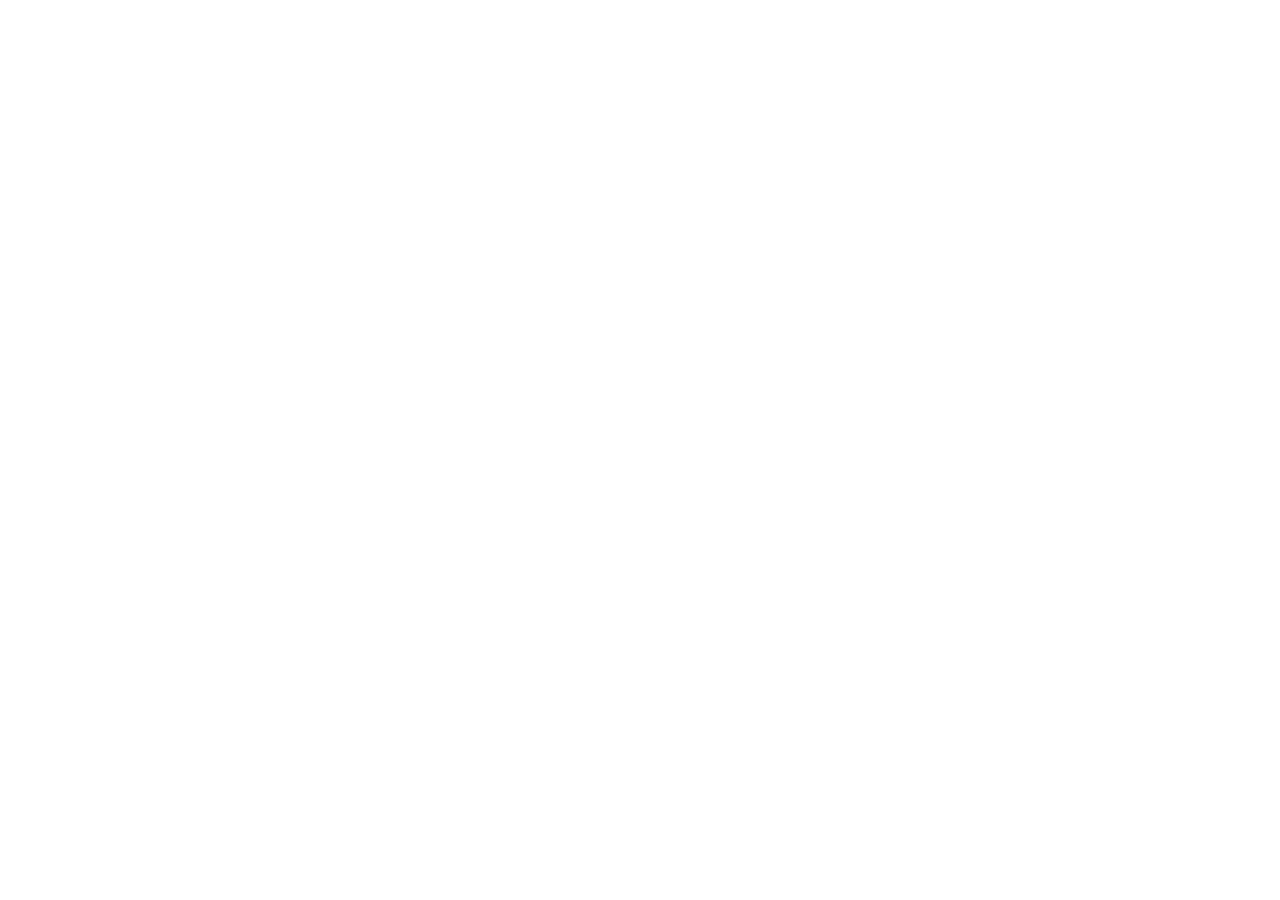
==== experiment/simulation/index.html @ 8024dcbb "Initial commit" ====
<!DOCTYPE html>
<html>
<head>
	<!-- Add CSS at the head of HTML file -->
    <link rel="stylesheet" href="./css/main.css">
</head>
<body>
		<!-- Your code goes here-->

	<!-- Add JS at the bottom of HTML file --> 
        <script src="./js/main.js"></script>
</body>
</html>
---- experiment/simulation/css/main.css ----
/* You CSS goes in here */
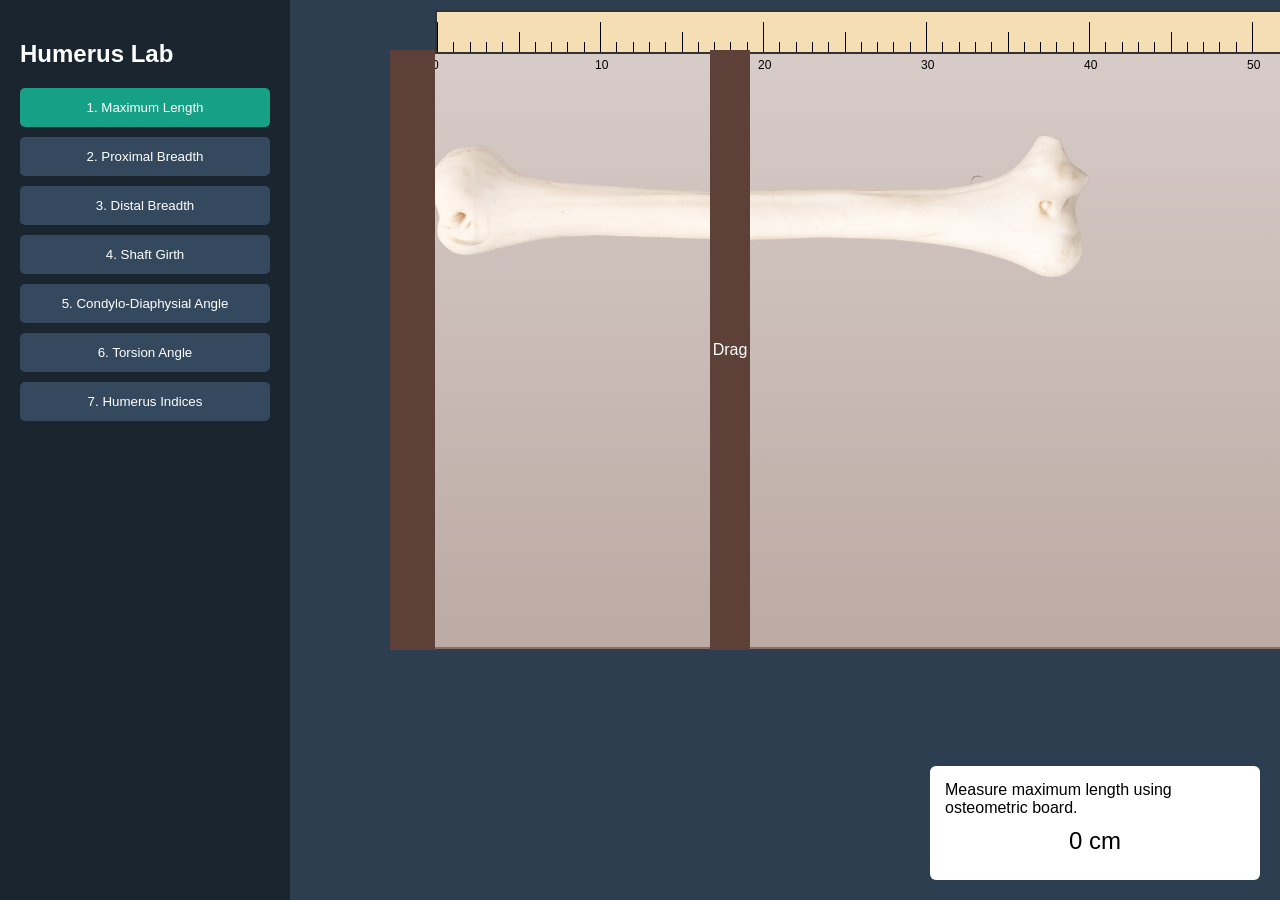
==== commit f5328f05: "Added Humerus virtual lab" ====
--- a/experiment/simulation/index.html
+++ b/experiment/simulation/index.html
@@ -1,13 +1,260 @@
 <!DOCTYPE html>
-<html>
+<html lang="en">
 <head>
-	<!-- Add CSS at the head of HTML file -->
-    <link rel="stylesheet" href="./css/main.css">
+    <meta charset="UTF-8">
+    <title>Osteometry of Humerus Simulation</title>
+    <meta name="viewport" content="width=device-width, initial-scale=1.0">
+    <link rel="stylesheet" href="css/humerus.css">
 </head>
 <body>
-		<!-- Your code goes here-->
-
-	<!-- Add JS at the bottom of HTML file --> 
-        <script src="./js/main.js"></script>
+
+<div id="sidebar">
+    <h2>Humerus Lab</h2>
+    <button class="nav-btn active" onclick="setMode('length', event)">1. Maximum Length</button>
+    <button class="nav-btn" onclick="setMode('proximal', event)">2. Proximal Breadth</button>
+    <button class="nav-btn" onclick="setMode('distal', event)">3. Distal Breadth</button>
+    <button class="nav-btn" onclick="setMode('girth', event)">4. Shaft Girth</button>
+    <button class="nav-btn" onclick="setMode('angle_cd', event)">5. Condylo-Diaphysial Angle</button>
+    <button class="nav-btn" onclick="setMode('angle_t', event)">6. Torsion Angle</button>
+    <button class="nav-btn" onclick="setMode('indices', event)">7. Humerus Indices</button>
+</div>
+
+<div id="workspace">
+    <img id="bone" src="images/humerus.png"
+         onerror="this.onerror=null; this.src='https://upload.wikimedia.org/wikipedia/commons/thumb/8/86/Humerus_anterior.png/250px-Humerus_anterior.png'">
+
+    <!-- Osteometric Board -->
+    <div id="tool-board">
+        <div id="fixed-wall" class="board-wall"></div>
+        <div id="board-surface"></div>
+        <div id="movable-wall" class="board-wall">Drag</div>
+
+        <div id="scale">
+            <!-- ticks will be generated by JS -->
+        </div>
+    </div>
+
+    <!-- REALISTIC SLIDING CALIPER -->
+    <div id="tool-caliper">
+        <div id="caliper-body">
+            <div class="jaw fixed-jaw">
+                <div class="jaw-top"></div>
+                <div class="jaw-bottom"></div>
+            </div>
+            <div id="caliper-ruler">
+                <div class="caliper-scale"></div>
+            </div>
+            <div class="slider" id="caliper-slider">
+                <div class="jaw movable-jaw">
+                    <div class="jaw-top"></div>
+                    <div class="jaw-bottom"></div>
+                </div>
+                <div class="slider-body"></div>
+            </div>
+        </div>
+    </div>
+
+    <!-- REALISTIC GONIOMETER -->
+    <div id="tool-goniometer">
+        <div id="goniometer">
+            <div id="gonio-protractor">
+                <div id="gonio-scale"></div>
+            </div>
+            <div class="gonio-center" id="gonio-center"></div>
+            <div class="gonio-arm fixed-arm" id="gonio-arm-1"></div>
+            <div class="gonio-arm movable-arm" id="gonio-arm-2"></div>
+        </div>
+    </div>
+
+    <!-- REALISTIC MEASURING TAPE (for shaft girth) -->
+    <div id="tool-tape">
+        <div id="tape-anchor" title="Wrap point"></div>
+        <div id="tape-band"></div>
+        <div id="tape-end">
+            <div class="tape-tab">↔</div>
+        </div>
+    </div>
+
+</div>
+
+<!-- ================= HUMERUS INDICES ================= -->
+<div id="tool-indices">
+
+    <h2>Humerus Indices Calculator</h2>
+
+    <!-- ===================================== -->
+    <!-- Minimum Shaft Diameter -->
+    <!-- ===================================== -->
+    <div class="index-block">
+        <h3>Minimum Shaft Diameter</h3>
+        <div class="formula-title">
+            Formula:
+            <span class="formula-text">Least Shaft Girth ÷ 3.1416</span>
+        </div>
+        <div class="formula">
+            <div class="fraction">
+                <span class="top">
+                    <input type="number" id="diam_num" placeholder="____" step="0.01">
+                </span>
+                <span class="bottom">3.1416</span>
+            </div>
+            =
+            <input type="text" id="ans_diameter" readonly>
+        </div>
+    </div>
+
+    <!-- ===================================== -->
+    <!-- Caliber Index -->
+    <!-- ===================================== -->
+    <div class="index-block">
+        <h3>Caliber Index (Circumference-based)</h3>
+        <div class="formula-title">
+            Formula:
+            <span class="formula-text">Least Shaft Girth × 100 / Maximum Length</span>
+        </div>
+        <div class="formula">
+            <div class="fraction">
+                <span class="top">
+                    <input type="number" id="caliber_num" placeholder="____" step="0.01"> × 100
+                </span>
+                <span class="bottom">
+                    <input type="number" id="caliber_den" placeholder="____" step="0.01">
+                </span>
+            </div>
+            =
+            <input type="text" id="ans_caliber" readonly>
+        </div>
+    </div>
+
+    <!-- ===================================== -->
+    <!-- Shaft Slenderness Index -->
+    <!-- ===================================== -->
+    <div class="index-block">
+        <h3>Shaft Slenderness Index (Diameter-based)</h3>
+        <div class="formula-title">
+            Formula:
+            <span class="formula-text">Minimum Shaft Diameter × 100 / Maximum Length</span>
+        </div>
+        <div class="formula">
+            <div class="fraction">
+                <span class="top">
+                    <input type="number" id="slender_num" placeholder="____" step="0.01"> × 100
+                </span>
+                <span class="bottom">
+                    <input type="number" id="slender_den" placeholder="____" step="0.01">
+                </span>
+            </div>
+            =
+            <input type="text" id="ans_slender" readonly>
+        </div>
+    </div>
+
+    <!-- ===================================== -->
+    <!-- Proximal Epiphysis Index -->
+    <!-- ===================================== -->
+    <div class="index-block">
+        <h3>Proximal Epiphysis Index</h3>
+        <div class="formula-title">
+            Formula:
+            <span class="formula-text">Breadth of Proximal Epiphysis × 100 / Maximum Length</span>
+        </div>
+        <div class="formula">
+            <div class="fraction">
+                <span class="top">
+                    <input type="number" id="prox_num" placeholder="____" step="0.01"> × 100
+                </span>
+                <span class="bottom">
+                    <input type="number" id="prox_den" placeholder="____" step="0.01">
+                </span>
+            </div>
+            =
+            <input type="text" id="ans_prox" readonly>
+        </div>
+    </div>
+
+    <!-- ===================================== -->
+    <!-- Distal Epiphysis Index -->
+    <!-- ===================================== -->
+    <div class="index-block">
+        <h3>Distal Epiphysis Index</h3>
+        <div class="formula-title">
+            Formula:
+            <span class="formula-text">Breadth of Distal Epiphysis × 100 / Maximum Length</span>
+        </div>
+        <div class="formula">
+            <div class="fraction">
+                <span class="top">
+                    <input type="number" id="dist_num" placeholder="____" step="0.01"> × 100
+                </span>
+                <span class="bottom">
+                    <input type="number" id="dist_den" placeholder="____" step="0.01">
+                </span>
+            </div>
+            =
+            <input type="text" id="ans_dist" readonly>
+        </div>
+    </div>
+
+    <!-- ===================================== -->
+    <!-- Epicondylar-Proximal Ratio -->
+    <!-- ===================================== -->
+    <div class="index-block">
+        <h3>Epicondylar-Proximal Ratio</h3>
+        <div class="formula-title">
+            Formula:
+            <span class="formula-text">Breadth of Distal Epiphysis × 100 / Breadth of Proximal Epiphysis</span>
+        </div>
+        <div class="formula">
+            <div class="fraction">
+                <span class="top">
+                    <input type="number" id="ratio_num" placeholder="____" step="0.01"> × 100
+                </span>
+                <span class="bottom">
+                    <input type="number" id="ratio_den" placeholder="____" step="0.01">
+                </span>
+            </div>
+            =
+            <input type="text" id="ans_ratio" readonly>
+        </div>
+    </div>
+
+    <!-- ===================================== -->
+    <!-- Epiphysial Proportion Index -->
+    <!-- ===================================== -->
+    <div class="index-block">
+        <h3>Epiphysial Proportion Index (Combined Breadths)</h3>
+        <div class="formula-title">
+            Formula:
+            <span class="formula-text">(Breadth Proximal + Breadth Distal) × 100 / Maximum Length</span>
+        </div>
+        <div class="formula">
+            <div class="fraction">
+                <span class="top">
+                    (<input type="number" id="epi_num1" placeholder="____" step="0.01" style="width:70px;">
+                    +
+                    <input type="number" id="epi_num2" placeholder="____" step="0.01" style="width:70px;">)
+                    × 100
+                </span>
+                <span class="bottom">
+                    <input type="number" id="epi_den" placeholder="____" step="0.01">
+                </span>
+            </div>
+            =
+            <input type="text" id="ans_epi" readonly>
+        </div>
+    </div>
+    <div id="indexFeedback" style="margin-top:20px;"></div>
+
+</div>
+
+<div id="controls">
+    <div id="instruction"></div>
+    <div class="display-box">
+        <span id="readout">0</span> <span id="unit">cm</span>
+    </div>
+    <div id="feedback"></div>
+</div>
+
+<script src="js/humerus.js"></script>
 </body>
-</html>
+</html>
--- a/experiment/simulation/css/humerus.css
+++ b/experiment/simulation/css/humerus.css
@@ -0,0 +1,588 @@
+body {
+    margin: 0;
+    font-family: Arial, sans-serif;
+    display: flex;
+    height: 100vh;
+    background: #cac2c2;
+}
+
+/* Sidebar */
+#sidebar {
+    width: 250px;
+    background: #1a252f;
+    color: white;
+    padding: 20px;
+}
+
+.nav-btn {
+    width: 100%;
+    padding: 12px;
+    margin-bottom: 10px;
+    background: #34495e;
+    border: none;
+    color: white;
+    cursor: pointer;
+    border-radius: 5px;
+}
+
+.nav-btn.active,
+.nav-btn:hover {
+    background: #16a085;
+}
+
+/* Workspace */
+#workspace {
+    flex: 1;
+    position: relative;
+    background: #2c3e50;
+}
+
+#bone {
+    position: absolute;
+    width: 700px;
+    height: auto;
+
+    left: 100px;
+    top: 250px;
+
+    pointer-events: auto;
+    cursor: default;
+    user-select: none;
+    z-index: 1;
+    transition: none;
+}
+
+/* Osteometric Board */
+.board-wall {
+    position: absolute;
+    top: 50px;
+    height: 600px;
+    background: #5d4037;
+    z-index: 3;
+}
+
+#fixed-wall {
+    width: 45px;
+    left: 100px;
+    z-index: 3;
+}
+
+#movable-wall {
+    width: 40px;
+    left: 600px;
+    cursor: col-resize;
+    color: white;
+    display: flex;
+    align-items: center;
+    justify-content: center;
+}
+
+/* Calipers */
+#tool-caliper,
+#tool-tape,
+#tool-goniometer {
+    display: none;
+}
+
+/* =========================
+   REALISTIC CALIPER
+========================= */
+
+#tool-caliper {
+    position: absolute;
+    width: 900px;
+    height: 220px;
+    left: 120px;
+    top: 180px;
+}
+
+#caliper-body {
+    position: relative;
+    width: 700px;
+    height: 120px;
+}
+
+#caliper-ruler {
+    position: absolute;
+    top: 58px;
+    left: 60px;
+    width: 560px;
+    height: 8px;
+    background: linear-gradient(to bottom, #dcdcdc, #9e9e9e);
+    border: 1px solid #555;
+}
+
+.fixed-jaw {
+    position: absolute;
+    left: 40px;
+    top: 10px;
+}
+
+.slider {
+    position: absolute;
+    left: 350px;
+    top: 0;
+    width: 80px;
+    height: 120px;
+    cursor: ew-resize;
+}
+
+.slider-body {
+    position: absolute;
+    top: 20px;
+    left: 20px;
+    width: 35px;
+    height: 80px;
+    background: linear-gradient(to bottom, #cfcfcf, #8c8c8c);
+    border: 2px solid #555;
+    border-radius: 6px;
+}
+
+.jaw {
+    position: absolute;
+    width: 40px;
+    height: 100px;
+}
+
+.jaw-top {
+    position: absolute;
+    width: 12px;
+    height: 45px;
+    background: #c0c0c0;
+    border: 2px solid #555;
+    left: 0;
+    top: 0;
+}
+
+.jaw-bottom {
+    position: absolute;
+    width: 12px;
+    height: 55px;
+    background: #c0c0c0;
+    border: 2px solid #555;
+    left: 0;
+    bottom: 0;
+}
+
+.movable-jaw {
+    position: absolute;
+    left: 0;
+    top: 10px;
+}
+
+#caliper-ruler::before {
+    content: "";
+    position: absolute;
+    inset: 0;
+    background-image: repeating-linear-gradient(
+        to right,
+        transparent 0px,
+        transparent 9px,
+        black 9px,
+        black 10px
+    );
+}
+
+.caliper-scale {
+    position: absolute;
+    width: 100%;
+    height: 100%;
+}
+
+.cal-tick {
+    position: absolute;
+    bottom: 0;
+    width: 1px;
+    background: black;
+}
+
+.cal-tick.small { height: 10px; }
+.cal-tick.medium { height: 16px; }
+.cal-tick.large { height: 24px; width: 2px; }
+
+.cal-label {
+    position: absolute;
+    top: -18px;
+    font-size: 11px;
+    color: black;
+    font-weight: bold;
+}
+
+/* =========================
+   REALISTIC MEASURING TAPE
+   (used for shaft girth)
+========================= */
+
+#tool-tape {
+    position: absolute;
+    left: 0;
+    top: 0;
+    width: 100%;
+    height: 100%;
+    z-index: 20;
+    pointer-events: none; /* only the child elements themselves are interactive */
+}
+
+#tool-tape > * {
+    pointer-events: auto;
+}
+
+/* the fixed "wrap point" pin on the shaft */
+#tape-anchor {
+    position: absolute;
+    width: 14px;
+    height: 14px;
+    margin-left: -7px;
+    margin-top: -7px;
+    background: radial-gradient(circle at 35% 35%, #666, #111);
+    border: 2px solid #000;
+    border-radius: 50%;
+    z-index: 22;
+    box-shadow: 0 2px 4px rgba(0,0,0,0.4);
+}
+
+/* the tape band that stretches out from the anchor */
+#tape-band {
+    position: absolute;
+    height: 26px;
+    width: 0px;
+    background: linear-gradient(to bottom, #ffe680 0%, #f5c518 50%, #e0ac00 100%);
+    border-top: 1px solid #b38f00;
+    border-bottom: 1px solid #b38f00;
+    box-shadow: 0 3px 6px rgba(0,0,0,0.35);
+    z-index: 21;
+    overflow: hidden;
+}
+
+/* tick marks printed on the tape, like a real cloth tape */
+#tape-band::before {
+    content: "";
+    position: absolute;
+    inset: 0;
+    background-image: repeating-linear-gradient(
+        to right,
+        transparent 0px,
+        transparent 15px,
+        #333 15px,
+        #333 16px
+    );
+}
+
+#tape-band::after {
+    content: "cm";
+    position: absolute;
+    left: 4px;
+    top: 3px;
+    font-size: 9px;
+    font-weight: bold;
+    color: #4a3900;
+}
+
+/* the draggable metal end-tab you pull to size the loop */
+#tape-end {
+    position: absolute;
+    width: 22px;
+    height: 34px;
+    margin-top: -4px;
+    cursor: ew-resize;
+    z-index: 23;
+}
+
+.tape-tab {
+    width: 22px;
+    height: 34px;
+    background: linear-gradient(to bottom, #eaeaea, #999);
+    border: 2px solid #555;
+    border-radius: 4px;
+    display: flex;
+    align-items: center;
+    justify-content: center;
+    font-size: 12px;
+    font-weight: bold;
+    color: #333;
+    box-shadow: 0 2px 4px rgba(0,0,0,0.35);
+}
+
+/* Tape */
+#tape-ring {
+    position: absolute;
+    width: 120px;
+    height: 40px;
+    border: 3px dashed orange;
+    border-radius: 50%;
+    cursor: move;
+}
+
+#tape-label {
+    position: absolute;
+    top: -25px;
+    left: 20px;
+    background: orange;
+    color: white;
+    padding: 2px 6px;
+}
+
+/* =========================
+   REALISTIC GONIOMETER
+========================= */
+
+#tool-goniometer {
+    position: absolute;
+    width: 500px;
+    height: 500px;
+    display: none;
+    z-index: 30;
+}
+
+#goniometer {
+    position: absolute;
+    width: 180px;
+    height: 180px;
+    left: 320px;
+    top: 180px;
+    cursor: move;
+}
+
+#gonio-protractor {
+    position: absolute;
+    width: 180px;
+    height: 180px;
+    border-radius: 50%;
+    border: 3px solid rgba(80,80,80,0.8);
+    background: radial-gradient(circle, rgba(255,255,255,0.18), rgba(255,255,255,0.05));
+    backdrop-filter: blur(1px);
+    box-shadow: inset 0 0 15px rgba(255,255,255,0.25), 0 4px 10px rgba(0,0,0,0.25);
+    overflow: hidden;
+}
+
+#gonio-scale {
+    position: absolute;
+    width: 100%;
+    height: 100%;
+}
+
+.gonio-center {
+    position: absolute;
+    width: 18px;
+    height: 18px;
+    background: #111;
+    border-radius: 50%;
+    left: 80px;
+    top: 80px;
+    z-index: 50;
+}
+
+.gonio-arm {
+    position: absolute;
+    width: 140px;
+    height: 6px;
+    left: 90px;
+    top: 87px;
+    border-radius: 4px;
+    background: linear-gradient(to bottom, #d9d9d9, #8c8c8c);
+    border: 1px solid #555;
+    transform-origin: left center;
+    z-index: 40;
+}
+
+.fixed-arm { transform: rotate(0deg); }
+.movable-arm { transform: rotate(45deg); cursor: grab; }
+
+#gonio-scale div { user-select: none; }
+
+.gonio-tick {
+    position: absolute;
+    width: 2px;
+    background: rgba(0,0,0,0.75);
+    transform-origin: center bottom;
+    z-index: 5;
+}
+
+.gonio-label {
+    position: absolute;
+    font-size: 10px;
+    color: #111;
+    font-weight: bold;
+    transform: translate(-50%, -50%);
+    z-index: 6;
+    pointer-events: none;
+}
+
+/* Controls */
+#controls {
+    position: absolute;
+    bottom: 20px;
+    right: 20px;
+    background: white;
+    padding: 15px;
+    border-radius: 6px;
+    width: 300px;
+    z-index: 50;
+}
+
+.display-box {
+    font-size: 24px;
+    text-align: center;
+    margin: 10px 0;
+}
+
+.btn-check {
+    width: 100%;
+    padding: 10px;
+    background: green;
+    color: white;
+    border: none;
+    cursor: pointer;
+}
+
+#scale {
+    position: absolute;
+    top: 10px;
+    left: 145px;
+    width: 900px;
+    height: 40px;
+    background: #f5deb3;
+    border: 2px solid #333;
+}
+
+.tick {
+    position: absolute;
+    bottom: 0;
+    width: 1px;
+    background: black;
+}
+
+.tick.small { height: 10px; }
+.tick.medium { height: 20px; }
+.tick.large { height: 30px; }
+
+.tick-label {
+    position: absolute;
+    bottom: -20px;
+    font-size: 12px;
+}
+
+#board-surface {
+    position: absolute;
+    top: 45px;
+    left: 145px;
+    height: 600px;
+    width: 900px;
+    background: linear-gradient(to bottom, #d7ccc8, #bcaaa4);
+    border-top: 2px solid #8d6e63;
+    border-bottom: 2px solid #8d6e63;
+    z-index: 0;
+}
+
+/* =========================
+   LAYER FIXES
+========================= */
+
+#bone { z-index: 1; }
+#tool-caliper { z-index: 20; }
+
+#caliper-body,
+#caliper-slider,
+#caliper-ruler,
+.slider-body,
+.jaw {
+    z-index: 25;
+}
+
+#tool-goniometer { z-index: 20; }
+
+/* =========================
+   FEMUR/HUMERUS INDICES STYLING
+========================= */
+
+#tool-indices {
+    display: none;
+    position: absolute;
+    top: 50%;
+    left: 50%;
+    transform: translate(-50%, -50%);
+    width: 700px;
+    max-height: 85vh;
+    overflow-y: auto;
+    background: #ffffff;
+    padding: 25px;
+    border-radius: 12px;
+    box-shadow: 0 0 25px rgba(0,0,0,0.25);
+    z-index: 100;
+}
+
+#tool-indices h2 {
+    margin-top: 0;
+    text-align: center;
+    color: #2c3e50;
+}
+
+.index-block {
+    margin-bottom: 25px;
+    padding: 15px;
+    border-radius: 10px;
+    background: #f7f7f7;
+    border: 1px solid #ddd;
+}
+
+.index-block h3 {
+    margin-top: 0;
+    font-size: 18px;
+    color: #34495e;
+}
+
+.formula-title {
+    margin-bottom: 12px;
+    padding: 10px 14px;
+    background: #eef3f7;
+    border-left: 5px solid #16a085;
+    border-radius: 6px;
+    font-size: 15px;
+    font-weight: bold;
+    color: #2c3e50;
+}
+
+.formula-text {
+    font-weight: normal;
+    color: #34495e;
+}
+
+.formula {
+    font-size: 24px;
+    display: flex;
+    align-items: center;
+    gap: 15px;
+    flex-wrap: wrap;
+}
+
+.fraction {
+    display: inline-block;
+    text-align: center;
+    vertical-align: middle;
+}
+
+.fraction .top {
+    display: block;
+    border-bottom: 2px solid black;
+    padding: 8px;
+}
+
+.fraction .bottom {
+    display: block;
+    padding: 8px;
+}
+
+#tool-indices input {
+    width: 100px;
+    padding: 8px;
+    font-size: 18px;
+    text-align: center;
+    border: 1px solid #999;
+    border-radius: 6px;
+}
+
+#tool-indices input[readonly] {
+    background: #ecf0f1;
+    font-weight: bold;
+    color: #2c3e50;
+}
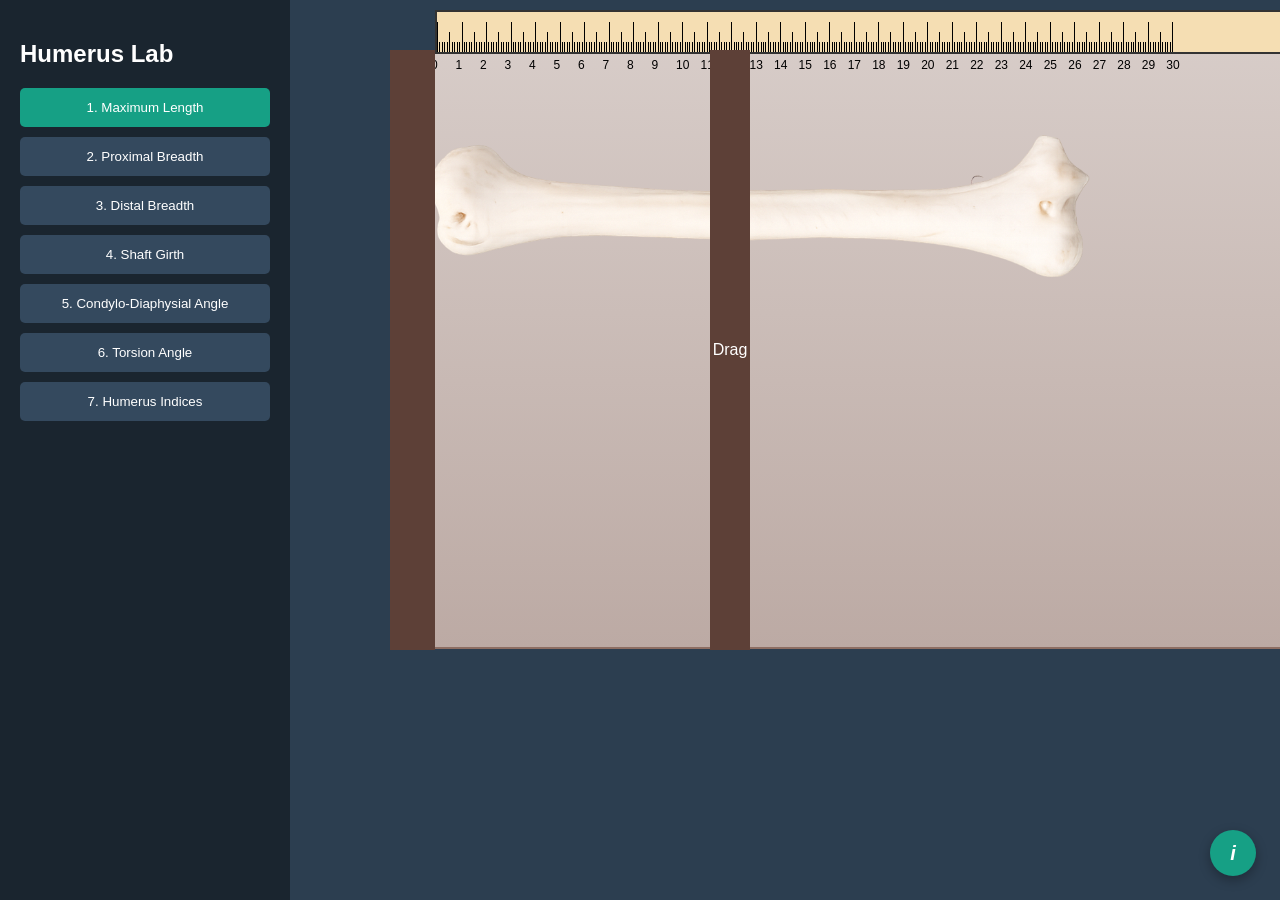
==== commit aa0e4b1a: "added humerus lab" ====
--- a/experiment/simulation/index.html
+++ b/experiment/simulation/index.html
@@ -254,7 +254,75 @@
     </div>
     <div id="feedback"></div>
 </div>
-
+<!-- ================= HELP / INFO BUTTON ================= -->
+<button id="info-btn" onclick="document.getElementById('tool-help').classList.add('open')">i</button>
+
+<div id="tool-help">
+    <div id="tool-help-panel">
+        <button id="tool-help-close" onclick="document.getElementById('tool-help').classList.remove('open')">&times;</button>
+
+        <h2>How to Use This Lab</h2>
+
+        <div class="help-section">
+            <h3>General Rules</h3>
+            <ul>
+                <li>Select a measurement from the sidebar first — the correct tool loads automatically, and the instruction line above the display box tells you exactly what to measure for that mode.</li>
+                <li>Each measurement page just shows a live reading as you move the tool — there's no correctness check here. Read the value and <strong>note it down</strong>; you'll need it later.</li>
+                <li>The bone is <strong>locked in place</strong> during most measurements so it can't shift mid-reading. Double-click it to unlock/re-lock if a mode allows repositioning.</li>
+                <li>Take measurements in the order the sidebar lists them — the final Indices step needs the values you recorded from every earlier step.</li>
+                <li>Green/red feedback only appears on the <strong>Indices</strong> page, once you enter your recorded values into the formula boxes there.</li>
+            </ul>
+        </div>
+
+        <div class="help-section">
+            <h3>Osteometric Board <span class="tag">Length measurements</span></h3>
+            <ol>
+                <li>Lay the bone flat against the board with the end you're measuring from touching the <strong>fixed wall</strong>.</li>
+                <li>Drag the <strong>movable wall</strong> until it just touches the far end point of the bone for that measurement (no gap, no overlap).</li>
+                <li>Read the value from the scale or display box and note it down.</li>
+            </ol>
+        </div>
+
+        <div class="help-section">
+            <h3>Sliding Caliper <span class="tag">Width / diameter measurements</span></h3>
+            <ol>
+                <li>Drag the caliper body so the <strong>fixed jaw</strong> touches one side of the point you're measuring.</li>
+                <li>Drag the <strong>movable slider</strong> until the moving jaw just touches the opposite side, along the axis named in the instruction line (e.g. transverse or vertical).</li>
+                <li>Read the value and note it down.</li>
+            </ol>
+            <div class="note">The jaws should just contact the bone surface — don't compress it, and don't leave a gap.</div>
+        </div>
+
+        <div class="help-section">
+            <h3>Tape <span class="tag">Curved / circumference measurements</span></h3>
+            <ol>
+                <li>The tape stays fixed in place — <strong>drag the bone</strong> so the point you're measuring lines up with the tape, not the other way round.</li>
+                <li>Position the bone so the tape sits exactly along the curve or distance named in the instruction line.</li>
+                <li>Read the value and note it down.</li>
+            </ol>
+        </div>
+
+        <div class="help-section">
+            <h3>Goniometer <span class="tag">Angle measurements</span></h3>
+            <ol>
+                <li>Drag the goniometer so its center pivot lines up with the joint or point named in the instruction line.</li>
+                <li>Align the <strong>fixed arm</strong> along the first reference axis (usually the shaft).</li>
+                <li>Drag the <strong>movable arm</strong> along the second reference axis until it matches the angle you're measuring.</li>
+                <li>Read the angle in degrees and note it down.</li>
+            </ol>
+        </div>
+
+        <div class="help-section">
+            <h3>Indices / Calculations <span class="tag">Only page with feedback</span></h3>
+            <ol>
+                <li>Open the Indices page once you've recorded all the raw measurements it needs.</li>
+                <li>Enter your recorded values into each formula box — the result calculates as you type.</li>
+                <li>Each answer box turns <strong style="color:green;">green</strong> automatically if correct, <strong style="color:red;">red</strong> if not. Adjust your input values until every box is green.</li>
+            </ol>
+        </div>
+
+    </div>
+</div>
 <script src="js/humerus.js"></script>
 </body>
 </html>
--- a/experiment/simulation/css/humerus.css
+++ b/experiment/simulation/css/humerus.css
@@ -585,4 +585,117 @@
     background: #ecf0f1;
     font-weight: bold;
     color: #2c3e50;
+}
+/* =========================
+   HELP / INFO BUTTON + MODAL
+========================= */
+
+#info-btn {
+    position: fixed;
+    bottom: 24px;
+    right: 24px;
+    width: 46px;
+    height: 46px;
+    border-radius: 50%;
+    background: #16a085;
+    color: white;
+    border: none;
+    font-size: 20px;
+    font-weight: bold;
+    font-style: italic;
+    cursor: pointer;
+    box-shadow: 0 4px 12px rgba(0,0,0,0.3);
+    z-index: 200;
+}
+#info-btn:hover {
+    background: #138d75;
+}
+
+#tool-help {
+    display: none;
+    position: fixed;
+    inset: 0;
+    background: rgba(0,0,0,0.45);
+    z-index: 150;
+    align-items: center;
+    justify-content: center;
+}
+#tool-help.open {
+    display: flex;
+}
+
+#tool-help-panel {
+    background: #ffffff;
+    width: 760px;
+    max-width: 92vw;
+    max-height: 88vh;
+    overflow-y: auto;
+    border-radius: 12px;
+    padding: 30px 34px;
+    box-shadow: 0 0 25px rgba(0,0,0,0.35);
+    position: relative;
+}
+
+#tool-help-close {
+    position: absolute;
+    top: 16px;
+    right: 18px;
+    background: #eee;
+    border: none;
+    width: 30px;
+    height: 30px;
+    border-radius: 50%;
+    cursor: pointer;
+    font-size: 16px;
+}
+
+#tool-help-panel h2 {
+    margin-top: 0;
+    color: #1a252f;
+    border-bottom: 3px solid #16a085;
+    padding-bottom: 10px;
+}
+
+.help-section {
+    margin-bottom: 22px;
+    padding: 16px 18px;
+    background: #f7f7f7;
+    border: 1px solid #ddd;
+    border-left: 5px solid #16a085;
+    border-radius: 8px;
+}
+.help-section h3 {
+    margin-top: 0;
+    color: #34495e;
+    font-size: 16px;
+}
+.help-section ol,
+.help-section ul {
+    margin: 8px 0 0 0;
+    padding-left: 20px;
+}
+.help-section li {
+    margin-bottom: 6px;
+    line-height: 1.5;
+}
+
+.tag {
+    display: inline-block;
+    font-size: 11px;
+    font-weight: bold;
+    color: white;
+    background: #34495e;
+    padding: 2px 8px;
+    border-radius: 10px;
+    margin-left: 6px;
+    vertical-align: middle;
+}
+
+.note {
+    background: #eef3f7;
+    border-left: 4px solid #2980b9;
+    padding: 8px 12px;
+    border-radius: 6px;
+    font-size: 13px;
+    margin-top: 10px;
 }
